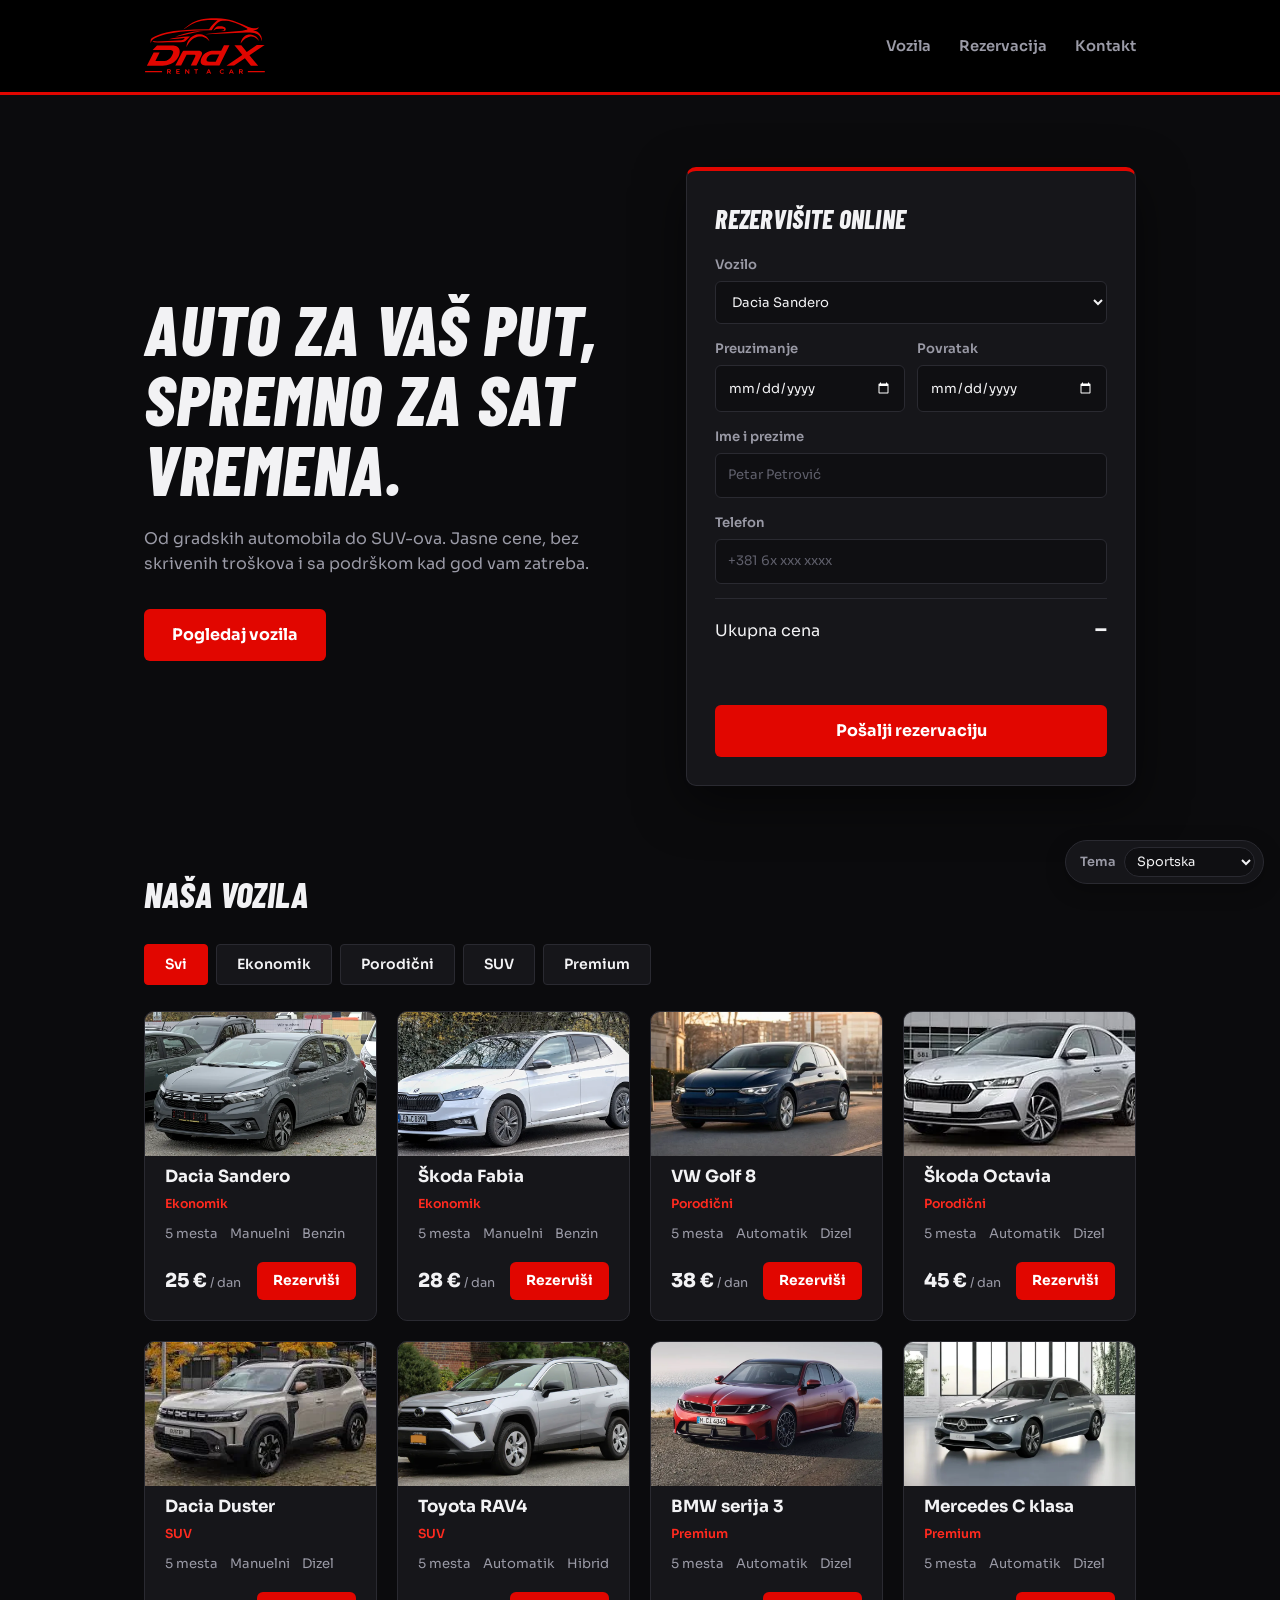
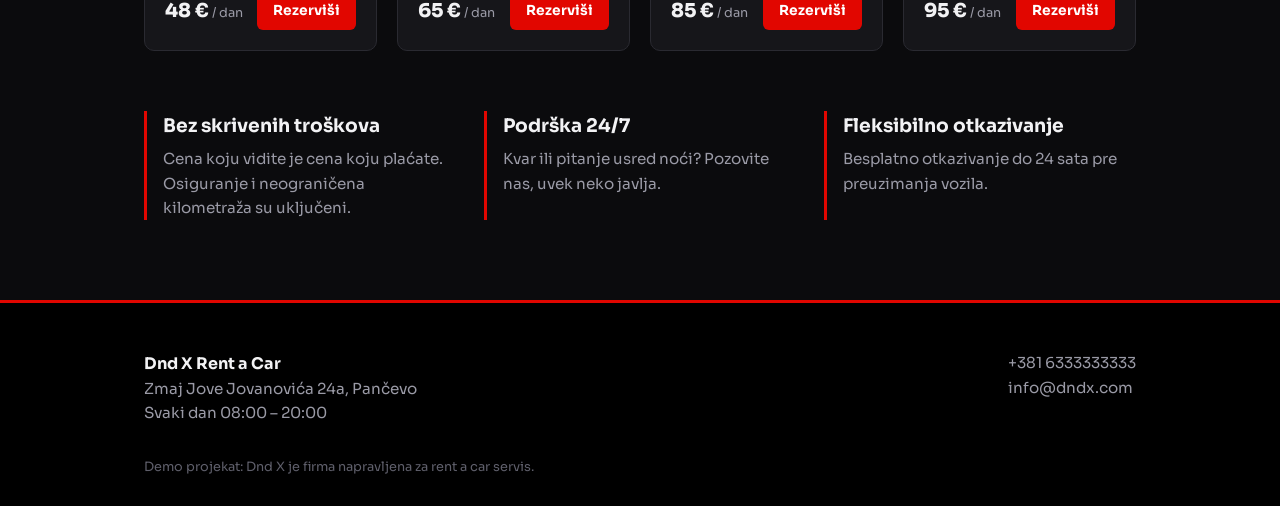
==== finalrentacar/index.html @ 21b8f7ed "Add vehicle rental functionality with dynamic fleet rendering and theme selection - Implemented vehi" ====
<!DOCTYPE html>
<html lang="sr">
<head>
<meta charset="UTF-8">
<meta name="viewport" content="width=device-width, initial-scale=1">
<meta name="theme-color" content="#000000">
<title>Dnd X Rent a Car – Iznajmljivanje vozila</title>
<meta name="description" content="Dnd X Rent a Car: iznajmite auto brzo i jednostavno, bez skrivenih troškova.">
<link rel="preconnect" href="https://fonts.googleapis.com">
<link rel="preconnect" href="https://fonts.gstatic.com" crossorigin>
<link href="https://fonts.googleapis.com/css2?family=Barlow+Condensed:ital,wght@1,800&family=Sora:wght@400;600;800&display=swap" rel="stylesheet">
<link rel="stylesheet" href="style.css?v=9">
<link rel="stylesheet" href="themes/sport.css" id="theme">
</head>
<body>

<!-- Jedan SVG automobil koji koristimo na svim karticama (<use href="#car">) -->
<svg width="0" height="0" style="position:absolute" aria-hidden="true">
  <symbol id="car" viewBox="0 0 120 50">
    <path d="M6 36V27l16-5 14-12h42l16 12 18 5v9z" fill="currentColor"/>
    <path d="M38 13h38l12 9H28z" fill="#fff" opacity=".55"/>
    <circle cx="30" cy="37" r="8" fill="#101828" stroke="#4a4f5c" stroke-width="1.5"/><circle cx="90" cy="37" r="8" fill="#101828" stroke="#4a4f5c" stroke-width="1.5"/>
    <circle cx="30" cy="37" r="3" fill="#cbd2dc"/><circle cx="90" cy="37" r="3" fill="#cbd2dc"/>
  </symbol>
</svg>

<header>
  <div class="wrap bar">
    <a class="logo" href="index.html" aria-label="Dnd X Rent a Car">
      <svg width="122" height="58" viewBox="-4 -4 755 358" aria-hidden="true" focusable="false"><path fill="currentColor" fill-rule="evenodd" d="M38 158.3 36.4 147 37.3 137 40.5 130.5 45.5 125.8 62.5 116.3 84.5 107 105 99.9 134 91.9 157.5 86.9 181.5 82.9 237.5 76.8 305.5 72.8 398.5 70.7 413.4 52 427.9 36 443 22.5 452.1 16 424 14.1 391 14.6 354.5 18.9 335 22.9 319 27.8 298 36.9 283 45.3 257 62.7 245 69.5 242 70.9 241.8 70.5 264 52.5 280.5 40.4 297.5 29.8 311.5 22.9 331 15.8 355 9.9 376.5 6.3 411 3.3 445.5 3 474 4.4 499 7.3 524.5 12.4 547.5 18.8 572 27.5 608 42.3 642.5 57.6 662 63.5 674.5 65.2 687 64.7 695 63.2 706.5 58.7 705.2 62.5 702.1 67 699 70.1 694.5 73.1 685.5 75.5 670.7 76.5 682.5 80.4 695.5 85.9 702.5 90.4 710.1 97 713.6 101 718.1 108 722 116.6 724.5 126 725.6 137 725.5 145.5 719.6 128.5 714.2 118.5 707.7 110.5 700.5 104.3 694 100.4 686.5 97.5 678 95.1 664.5 92.9 652.5 92 627.5 92.1 388 102.4 375.1 102.5 394.5 99.4 440.5 94.4 603.5 80.1 624.5 76.6 632.5 74.1 636.2 71.5 636.2 70 633.5 67.3 613.5 55.3 589 43.4 558 30.9 542 25.9 522 20.9 505 18.4 489.5 18 482 18.4 471.5 20.4 464 23.4 454 29.7 447 35.6 432.4 52 414.5 77.6 327.5 78.9 254.5 83.5 220 86.8 201 89.4 145 99.4 124.5 104.5 100 111.9 79 119.7 62.5 127.4 52.5 133.3 44.3 140.5 40.3 148.5ZM490 82.5 472.3 82.5 487.5 78.6 491.5 76 491.7 72.5 490 70.4 485 68.9 479 68.5 464 68.2 446 69.3 441.5 70.5 436.5 72.8 425.8 80 429.8 72.5 433.8 67 439.7 60.5 445.5 55.9 448.5 54.3 455 52.9 468 52.5 479 53.5 487.5 55.3 495 58.3 499.2 62 501.6 68.5 501.6 72.5 500.7 76 499.2 78.5 496.5 80.7ZM191.5 117.1 190.6 117 205.5 110.9 229.5 103.2 257 95.9 277.5 91.5 301.5 87.4 328 84.4 346 83.4 362.7 83.5 342.5 85.9 311 91.3 237 108.8ZM259 180.9 258.5 180.5 260 169.5 263.3 157 269.9 142.5 276.7 132.5 283.8 124.5 294.5 115.7 308.5 108.2 319.5 104.6 333.5 102.5 344 102.5 356 104.4 370 109.5 381 116.4 388.5 123.6 395.2 132.5 401.5 145 401 145.3 388.5 132.9 381 127.3 374 123.3 364 118.9 355.5 116.8 346 115.9 336.5 116.3 327 117.9 315 121.8 306.5 125.8 297 131.9 288.3 139 279.3 148.5 272.4 157.5 263.5 172ZM594 160 595.2 151.5 598.8 141 603.3 132 608.7 124 616.5 116.2 625 110.3 632.5 106.9 643.5 104.3 652.5 103.9 662.5 105.1 672.5 107.9 683 112.8 692.5 119.7 697.5 125.1 703.2 133.5 707.6 143.5 695.9 131 685 123.2 677.5 119.9 670 117.7 663 116.7 653.5 116.9 644.5 118.8 636.5 121.9 623.5 129.3 609 141.6 602.7 148.5ZM112 153.5 83.5 153.8 59.5 151.6 53 149.3 50.9 147 50 144.5 76.5 146.4 108.5 146.3 175.5 141.9 227 139.6 232 138.6 238.5 135.7 243.5 131.6 248.3 126 243.5 125.9 206 129.6 151.8 133.5 161 130.3 173 127.4 193 123.8 241 118.1 262 116.2 281.1 115.5 252.9 144 245 148.6 238.5 150.6 223.5 151.9 141.5 152.3ZM701 296.7 657.5 296.6 620.5 251.2 553.5 296.1 508.5 296.5 508.2 296 603.8 230.5 602.5 228.1 555.6 171 556 170.5 598 170.7 632 211.9 694.5 169.1 742.5 169 742.7 169.5 648.8 232 656.8 242.5 701.3 296ZM463 295.5 375 295.7 367 294.7 361.5 293.2 357 291.2 353.5 288.7 349.4 283.5 347.9 280 346.7 275 346.7 268 349.8 253.5 353.4 245.5 357.4 238.5 364.3 229.5 375 219.9 389 211.5 401 206.9 414.5 204.4 473.5 204.2 491 170.7 524.5 170.4 524.8 171ZM111 296.5 21.5 296.6 15 296.6 14.5 296 55.5 214.8 90.5 214.5 92.8 215 66.6 268 121.5 268.1 134.5 265.6 142.5 262.3 150 257.7 159 249.2 164.6 242 169.1 234.5 174.2 223.5 176.5 213.5 176.6 211 175.2 207 170 202.3 162 200.2 49.2 200 76.5 171.9 177.5 171.9 185.5 172.9 192.5 174.9 200.5 178.5 204 181 210.6 187.5 214.5 195 216.7 203.5 217.1 213.5 214.8 226.5 210.6 238.5 204.2 250 198 258.5 190.5 266.7 180.5 275.1 169.5 282.3 160.5 286.6 146 291.7 136 293.9 124 295.7ZM225.5 296.1 190 296 228.8 219.5 235.4 209 238 206.4 241 204.8 244.5 204.4 333 204.3 339.5 204.9 346 206.8 349.5 208.9 353.1 212.5 354.6 216 355.1 219.5 354.6 224.5 352.6 231 320.5 295.4 285.4 295 313.7 238.5 314.2 233.5 313.3 231.5 310 229.4 306 229 267 228.9 259.7 229.5ZM439.6 272 459.8 232.5 461.6 228.5 461 228 417 228.2 407.5 229.8 401 232.8 393.5 238.6 389.3 243.5 384.4 252.5 382.9 258.5 383.4 264 385.5 267.7 390.5 270.7 400.5 272.2ZM483 346.6 477.5 346.7 472 345.2 467.8 342 465.3 338 464.4 332.5 465.4 327.5 468.7 323 473.5 319.8 478 318.9 484 319.3 487 320.4 490.7 323 487.5 326.7 483 324.3 479.5 323.8 476.5 324.3 473 326.5 470.8 330 470.3 333 470.8 336 474 340.2 478 341.6 481.5 341.7 484.5 340.8 487.5 338.8 491 342 488 344.6ZM163.5 346.1 157 346.3 149.5 337 144.5 337.4 144 346.3 138.6 346 138.8 319.5 154 319.3 158.5 320.9 160.5 322.4 162.6 326.5 162.3 331 160.4 334 156.7 336.5ZM217 346.4 195.5 346.3 195.5 319.4 217.1 319.5 216.9 324 201.5 324.2 201 326.5 201.5 330.2 215 330.4 215.3 332.5 215 335.1 201.5 335.3 201.2 341 217 341.5ZM276 346.4 271 346.1 257 328.7 256.5 329 256.4 346 251 346.3 251 319.3 256.3 319.5 270.5 336.4 270.9 319.5 276.5 319.5 276.5 346ZM321 346.3 315.7 346 315.6 324.5 307 324.1 307 319.4 330.5 319.5 330.5 324.1 321.5 324.6ZM412 346.2 406 346.3 402.5 340.3 390.5 340.3 387 346.4 381.5 346.2 393.7 319.5 399.5 319.6ZM551.5 346.3 546 346.4 543 340.6 539 340.3 530.5 340.4 527 346.3 521.1 346 534 319.4 539.5 319.7 550.1 342ZM608.5 346.3 602 346.1 595.7 337.5 594.5 337 589.6 337.5 589.5 346 583.5 346.1 583.8 319.5 599 319.4 603 320.4 605.8 322.5 607.6 326.5 607.2 331 605.5 334 601.9 336.5 608.6 345.5ZM153.9 332 155.5 331.2 156.5 329.5 156.5 327 155.5 325.3 152 324.2 144.5 324.4 144.5 332ZM599.1 332 601 330.7 601.8 329 601.8 327 600.9 325.5 597 324.2 589.7 324.5 589.5 332ZM540.8 335 536.5 326 532.4 335 537 335.5ZM400.7 335 396.5 326 392.2 335ZM107 337.5 3.5 337.6 2.8 337 2.8 330 11 329.5 107 329.6 107.7 330 107.7 334 107.7 337ZM743 337.5 639.5 337.6 638.8 337 638.8 330 642 329.5 743 329.6 743.6 330 743.7 335 743.7 337Z"/></svg>
    </a>
    <nav>
      <a href="#vozila">Vozila</a>
      <a href="#rezervacija">Rezervacija</a>
      <a href="#kontakt">Kontakt</a>
    </nav>
  </div>
</header>

<main>
  <section class="hero wrap">
    <div class="hero-text">
      <h1>Auto za vaš put, spremno za sat vremena.</h1>
      <p>Od gradskih automobila do SUV-ova. Jasne cene, bez skrivenih troškova i sa podrškom kad god vam zatreba.</p>
      <a class="btn" href="#vozila">Pogledaj vozila</a>
    </div>

    <form class="panel" id="booking" novalidate>
      <h2 id="rezervacija">Rezervišite online</h2>
      <label>Vozilo
        <select id="carSelect" required></select>
      </label>
      <div class="row">
        <label>Preuzimanje
          <input type="date" id="start" required>
        </label>
        <label>Povratak
          <input type="date" id="end" required>
        </label>
      </div>
      <label>Ime i prezime
        <input type="text" id="name" placeholder="Petar Petrović" required>
      </label>
      <label>Telefon
        <input type="tel" id="phone" placeholder="+381 6x xxx xxxx" required>
      </label>
      <div class="total" aria-live="polite">
        <span>Ukupna cena</span>
        <strong id="total">–</strong>
      </div>
      <p class="msg" id="msg" role="status"></p>
      <button class="btn" type="submit">Pošalji rezervaciju</button>
    </form>
  </section>

  <section id="vozila" class="wrap">
    <h2>Naša vozila</h2>
    <div class="filters" id="filters">
      <button class="chip active" data-cat="Svi">Svi</button>
      <button class="chip" data-cat="Ekonomik">Ekonomik</button>
      <button class="chip" data-cat="Porodični">Porodični</button>
      <button class="chip" data-cat="SUV">SUV</button>
      <button class="chip" data-cat="Premium">Premium</button>
    </div>
    <div class="fleet" id="fleet"></div>
  </section>

  <section class="wrap why">
    <div><h3>Bez skrivenih troškova</h3><p>Cena koju vidite je cena koju plaćate. Osiguranje i neograničena kilometraža su uključeni.</p></div>
    <div><h3>Podrška 24/7</h3><p>Kvar ili pitanje usred noći? Pozovite nas, uvek neko javlja.</p></div>
    <div><h3>Fleksibilno otkazivanje</h3><p>Besplatno otkazivanje do 24 sata pre preuzimanja vozila.</p></div>
  </section>
</main>

<footer id="kontakt">
  <div class="wrap foot">
    <div>
      <strong>Dnd X Rent a Car</strong>
      <p>Zmaj Jove Jovanovića 24a, Pančevo</p>
      <p>Svaki dan 08:00 – 20:00</p>
    </div>
    <div>
      <p><a href="tel:+381633333333">+381 6333333333</a></p>
      <p><a href="mailto:info@dndx.com">info@dndx.com</a></p>
    </div>
  </div>
  <p class="wrap demo">Demo projekat: Dnd X je firma napravljena za rent a car servis.</p>
</footer>

<script src="script.js?v=8"></script>
</body>
</html>
---- finalrentacar/style.css ----
/* SPORTSKA TEMA: crna i crvena. Menjaš samo ove boje da promeniš izgled celog sajta. */
:root {
  color-scheme: dark;
  --bg: #0b0b0d;
  --card: #16161a;
  --ink: #f2f2f4;
  --muted: #9a9aa6;
  --line: #2a2a31;
  --accent: #e10600;        /* trkačka crvena */
  --accent-dark: #ff2a1f;
  --green: #3ddc97;
  --radius: 10px;
  --chrome: #000; --field: #0f0f12; --faint: #5f5f6b; --car-glow: #24242b; --on-accent: #fff;
  --font: "Sora", system-ui, -apple-system, "Segoe UI", sans-serif;
  --display: "Barlow Condensed", "Arial Narrow", Impact, sans-serif;
}
* { box-sizing: border-box; margin: 0; }
html { scroll-behavior: smooth; scroll-padding-top: 108px; }
body { background: var(--bg); color: var(--ink); font-family: var(--font); line-height: 1.6; }
a { color: inherit; }
.wrap { max-width: 1040px; margin: 0 auto; padding: 0 24px; }
:focus-visible { outline: 3px solid var(--accent-dark); outline-offset: 2px; }

/* Naslovi: uska, teška, kosa slova daju osećaj brzine */
h1, h2, .logo { font-family: var(--display); font-weight: var(--h-weight, 800); font-style: var(--h-style, italic); text-transform: var(--h-case, uppercase); letter-spacing: var(--h-track, .01em); }

header { position: sticky; top: 0; z-index: 10; background: var(--chrome); border-bottom: 3px solid var(--accent); }
.bar { display: flex; justify-content: space-between; align-items: center; height: 92px; }
.logo { display: flex; align-items: center; padding: 0; transition: opacity .2s; font-size: var(--logo-size, 1.7rem); text-decoration: none; }
/* Logo je SVG sa currentColor: boja se menja preko --logo (po temi), a ako nije zadata, uzima se --accent */
.logo svg { display: block; height: 58px; width: 122px; flex-shrink: 0; color: var(--logo, var(--accent)); }
nav a { margin-left: 24px; text-decoration: none; font-size: .92rem; color: var(--muted); font-weight: 600; transition: color .2s; }
nav a:hover { color: #fff; }

.btn { display: inline-block; border: 0; cursor: pointer; font: inherit; font-weight: 700; padding: 13px 28px; border-radius: 6px; background: var(--accent); color: var(--on-accent); text-decoration: none; transition: background .2s, transform .2s, box-shadow .2s; }
.btn:hover { background: var(--accent-dark); transform: translateY(-2px); box-shadow: var(--btn-shadow, 0 8px 22px rgba(225,6,0,.35)); }

/* Hero: crvena dijagonalna traka iza teksta */
.hero { display: grid; grid-template-columns: 1.1fr 1fr; gap: 48px; align-items: center; padding-top: 72px; padding-bottom: 80px; position: relative; }
.hero h1 { font-size: var(--h1-size, clamp(2.6rem, 6vw, 4.4rem)); line-height: var(--h1-lh, 1); padding-left: var(--indent, 0px); }
.hero-text p { margin: 22px 0 32px; color: var(--muted); max-width: 46ch; padding-left: var(--indent, 0px); }
.hero-text .btn { margin-left: var(--indent, 0px); }
.hero-text { animation: rise .7s ease both; }
.panel { animation: rise .7s .15s ease both; }
@keyframes rise { from { opacity: 0; transform: translateY(18px); } to { opacity: 1; transform: none; } }

.panel { background: var(--card); padding: 28px; border-radius: var(--radius); border: 1px solid var(--line); border-top: 4px solid var(--accent); box-shadow: var(--shadow, 0 16px 50px rgba(0,0,0,.5)); display: grid; gap: 14px; }
.panel h2 { font-size: var(--panel-h2, 1.6rem); margin: 0; }
label { display: grid; gap: 6px; font-size: .82rem; font-weight: 600; color: var(--muted); }
input, select { font: inherit; font-weight: 400; color: var(--ink); padding: 11px 12px; border: 1px solid var(--line); border-radius: 6px; background: var(--field); }
input::placeholder { color: var(--faint); }
input:focus, select:focus { border-color: var(--accent); outline: none; }
input.bad, select.bad { border-color: var(--err, #ff5a52); }
.row { display: grid; grid-template-columns: 1fr 1fr; gap: 12px; }
.total { display: flex; justify-content: space-between; align-items: baseline; padding: 12px 0; border-top: 1px solid var(--line); }
.total strong { font-size: 1.4rem; }
.msg { min-height: 1.3em; font-size: .9rem; color: var(--err, #ff6b63); }
.msg.ok { color: var(--green); font-weight: 600; }

section { padding: 44px 0; }
section h2 { font-size: var(--h2-size, 2.2rem); margin-bottom: 22px; }

.filters { display: flex; flex-wrap: wrap; gap: 8px; margin-bottom: 26px; }
.chip { font: inherit; font-size: .88rem; font-weight: 600; color: var(--ink); padding: 8px 20px; border-radius: 4px; border: 1px solid var(--line); background: var(--card); cursor: pointer; transition: background .2s, border-color .2s; }
.chip:hover { border-color: var(--accent); }
.chip.active { background: var(--accent); border-color: var(--accent); color: var(--on-accent); }

.fleet { display: grid; grid-template-columns: repeat(auto-fill, minmax(230px, 1fr)); gap: 20px; }
.car { background: var(--card); border: 1px solid var(--line); border-radius: var(--radius); overflow: hidden; display: flex; flex-direction: column; transition: transform .25s, border-color .25s, box-shadow .25s; animation: rise .5s ease both; }
.car:hover { transform: translateY(-4px); border-color: var(--accent); box-shadow: var(--hover-shadow, 0 14px 30px rgba(225,6,0,.15)); }
.car-img { padding: 22px 28px 8px; background: radial-gradient(circle at 50% 100%, var(--car-glow), transparent 70%); }
.car-img svg { width: 100%; height: 70px; }
.car-img.has-photo { padding: 0; background: var(--car-glow); }
.car-img img { display: block; width: 100%; aspect-ratio: 16 / 10; object-fit: cover; }
.car-body { padding: 8px 20px 20px; display: grid; gap: 4px; flex: 1; }
.car h3 { font-size: 1.05rem; }
.cat { font-size: .78rem; color: var(--accent-dark); font-weight: 600; }
.specs { display: flex; gap: 12px; font-size: .82rem; color: var(--muted); margin-top: 4px; }
.car-foot { display: flex; justify-content: space-between; align-items: center; margin-top: 14px; }
.price { font-weight: 800; font-size: 1.2rem; }
.price small { font-weight: 400; color: var(--muted); font-size: .8rem; }
.car .btn { padding: 8px 16px; font-size: .86rem; }

.why { display: grid; grid-template-columns: repeat(auto-fit, minmax(220px, 1fr)); gap: 28px; padding: 64px 24px 80px; }
.why > div { border-left: 3px solid var(--accent); padding-left: 16px; }
.why h3 { margin-bottom: 6px; }
.why p { color: var(--muted); font-size: .95rem; }

footer { background: var(--chrome); border-top: 3px solid var(--accent); padding: 48px 0 28px; }
.foot { display: flex; flex-wrap: wrap; justify-content: space-between; gap: 24px; }
footer p { color: var(--muted); font-size: .95rem; }
footer a { text-decoration: none; }
footer a:hover { color: var(--accent-dark); }
.demo { margin-top: 32px; font-size: .8rem; color: var(--faint); }

/* Sprečava da forma i tekst izlaze iz ekrana na uskim telefonima (grid deca imaju min-width: auto) */
.hero > *, .row > *, label { min-width: 0; }
input, select { width: 100%; min-width: 0; }

@media (max-width: 800px) {
  .hero { grid-template-columns: 1fr; padding-top: 44px; padding-bottom: 48px; gap: 36px; }
  nav a { margin-left: 16px; }
  /* Izbornik tema na telefonu: tanka traka na dnu, a body dobija razmak da ništa ne ostane zaklonjeno */
  body { padding-bottom: 56px; }
  .theme-box { left: 0 !important; right: 0 !important; bottom: 0 !important; border-radius: 0 !important; border-width: 1px 0 0 !important; justify-content: center; padding: 8px 12px !important; font-size: .85rem; }
  .theme-box select { min-height: 38px; width: auto; }
}

/* Telefoni */
@media (max-width: 600px) {
  html { scroll-padding-top: 76px; }
  .wrap { padding: 0 16px; }
  .bar { height: 68px; }
  .logo svg { height: 42px; width: 88px; }
  nav { display: flex; }
  nav a { margin-left: 0; padding: 12px 8px; font-size: .88rem; }
  .hero { padding-top: 32px; }
  .hero-text p { margin: 16px 0 24px; }
  .panel { padding: 20px 16px; }
  section { padding: 32px 0; }
  section h2 { font-size: 1.8rem; }
  .chip { padding: 11px 18px; }
  .car .btn { padding: 11px 18px; }
  .why { padding: 40px 16px 56px; gap: 24px; }
  .foot { flex-direction: column; }
  .btn { padding: 14px 28px; }
}

/* Vrlo uski telefoni: datumi jedan ispod drugog */
@media (max-width: 400px) { .row { grid-template-columns: 1fr; } }
@media (prefers-reduced-motion: reduce) { * { animation: none !important; transition: none !important; } html { scroll-behavior: auto; } }

/* Mali izbornik tema (obriši ga kad izabereš temu: vidi komentar u script.js) */
.theme-box { position: fixed; right: 16px; bottom: 16px; z-index: 20; display: flex; align-items: center; gap: 8px; background: var(--card); color: var(--muted); border: 1px solid var(--line); border-radius: 999px; padding: 6px 8px 6px 14px; font-size: .8rem; box-shadow: 0 6px 20px rgba(0,0,0,.25); }
.theme-box select { padding: 5px 8px; border-radius: 999px; font-size: .8rem; }

.logo:hover { opacity: .8; }

/* Mobile Safari: constrain native date controls to the grid cell. */
#booking { grid-template-columns: minmax(0, 1fr); }
#booking .row { grid-template-columns: repeat(2, minmax(0, 1fr)); }
#booking .row > label { grid-template-columns: minmax(0, 1fr); }
#booking input[type="date"] {
  display: block;
  -webkit-appearance: none;
  appearance: none;
  box-sizing: border-box;
  width: 100%;
  min-width: 0;
  max-width: 100%;
  min-height: 44px;
}
#booking input[type="date"]::-webkit-date-and-time-value {
  min-width: 0;
  text-align: left;
  min-height: 1.2em;
}
@media (max-width: 400px) {
  #booking .row { grid-template-columns: minmax(0, 1fr); }
}
---- finalrentacar/themes/sport.css ----
/* Sportska tema: crna i crvena. To je osnova u style.css, ovde nema izmena. */

/* Razmak između vozila i pogodnosti */
section.why { padding-top: 60px; }
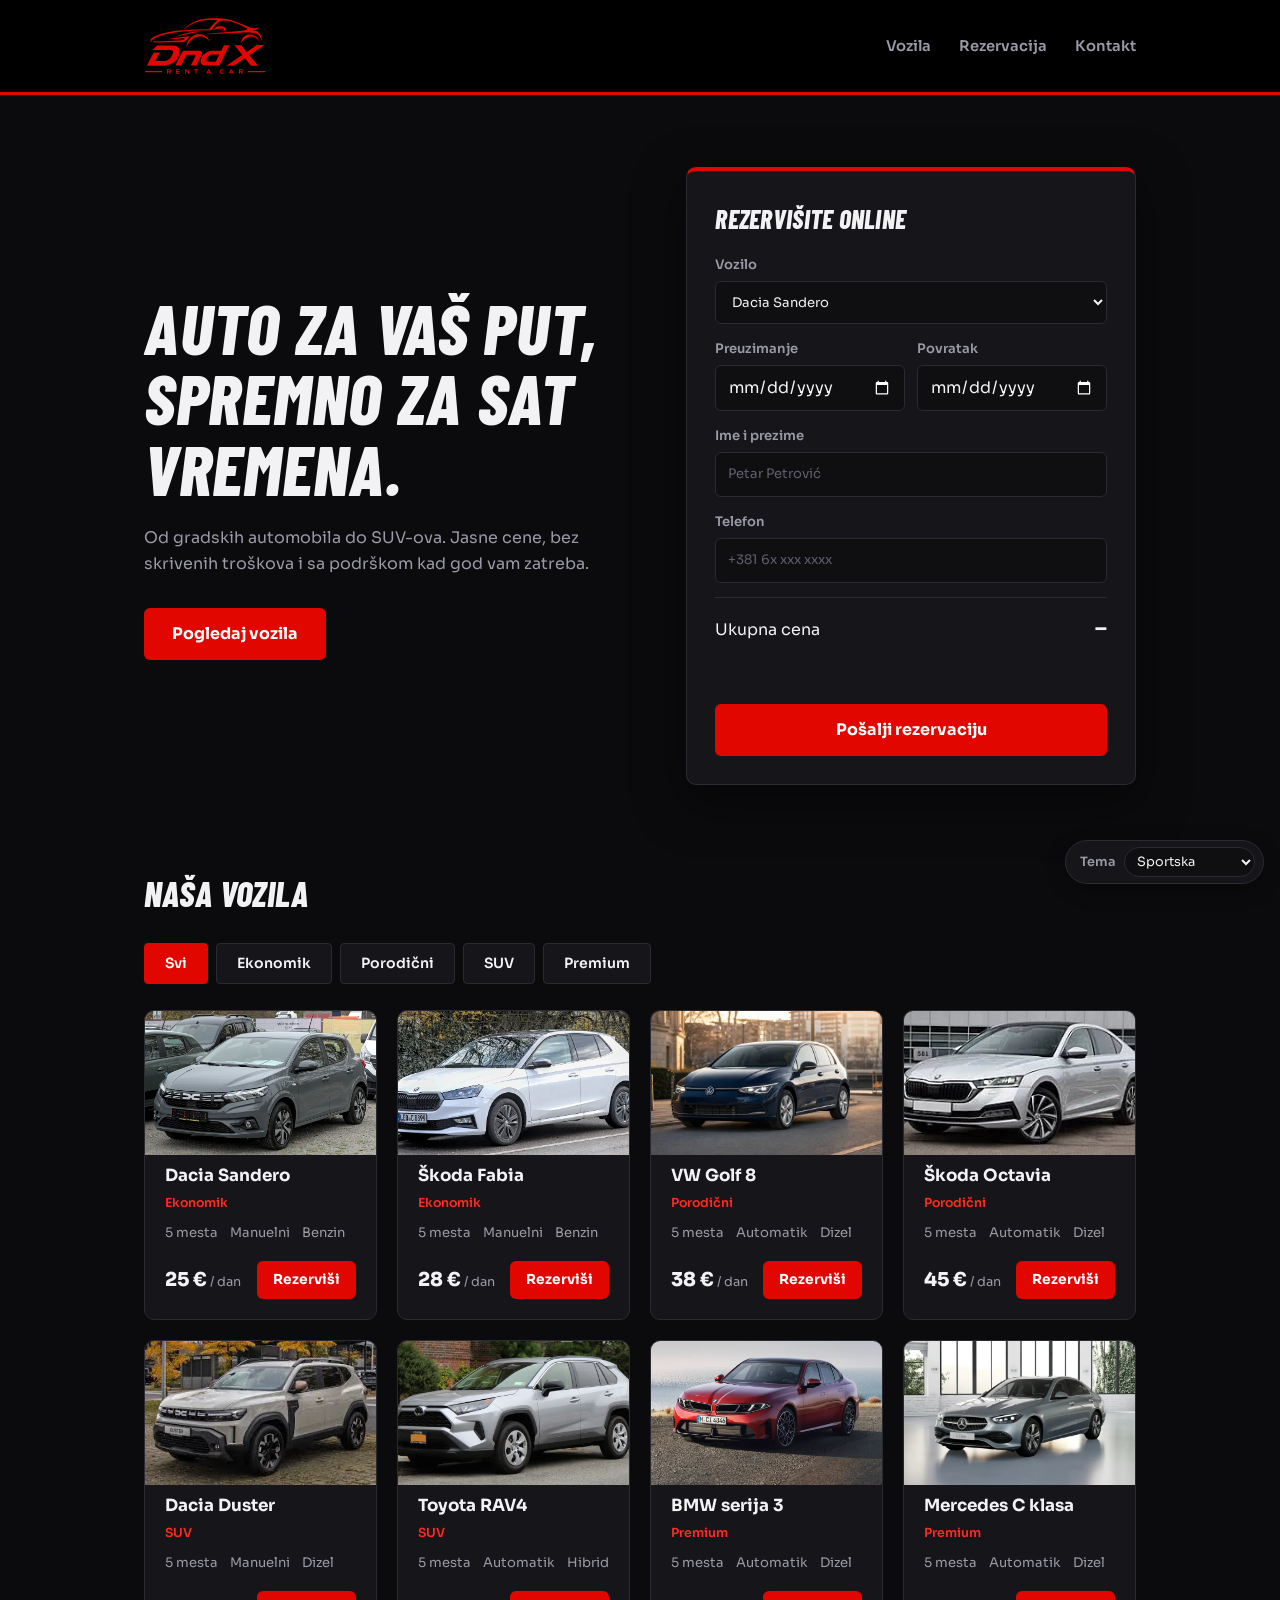
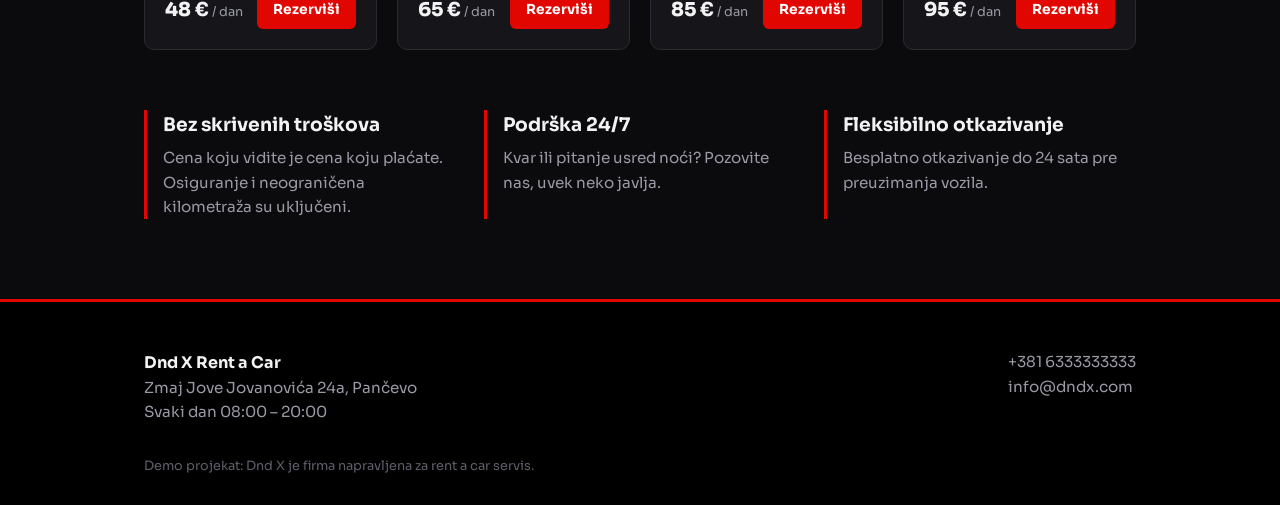
==== commit a03953d8: "Update date input styling and version for improved layout" ====
--- a/finalrentacar/index.html
+++ b/finalrentacar/index.html
@@ -9,7 +9,7 @@
 <link rel="preconnect" href="https://fonts.googleapis.com">
 <link rel="preconnect" href="https://fonts.gstatic.com" crossorigin>
 <link href="https://fonts.googleapis.com/css2?family=Barlow+Condensed:ital,wght@1,800&family=Sora:wght@400;600;800&display=swap" rel="stylesheet">
-<link rel="stylesheet" href="style.css?v=9">
+<link rel="stylesheet" href="style.css?v=10">
 <link rel="stylesheet" href="themes/sport.css" id="theme">
 </head>
 <body>
@@ -52,10 +52,10 @@
       </label>
       <div class="row">
         <label>Preuzimanje
-          <input type="date" id="start" required>
+          <span class="date-field"><input type="date" id="start" required></span>
         </label>
         <label>Povratak
-          <input type="date" id="end" required>
+          <span class="date-field"><input type="date" id="end" required></span>
         </label>
       </div>
       <label>Ime i prezime
--- a/finalrentacar/style.css
+++ b/finalrentacar/style.css
@@ -158,3 +158,11 @@
 @media (max-width: 400px) {
   #booking .row { grid-template-columns: minmax(0, 1fr); }
 }
+
+/* Date controls: wrapper owns the dimensions, not native Safari input. */
+#booking .date-field { display: block; position: relative; width: 100%; min-width: 0; height: 46px; border: 1px solid var(--line); border-radius: 6px; background: var(--field); overflow: hidden; }
+#booking .date-field input[type="date"] { position: absolute; inset: 0; width: 100% !important; max-width: 100% !important; min-width: 0 !important; height: 100%; min-height: 0; margin: 0; padding: 0 12px; border: 0; border-radius: 0; background: transparent; font-size: 16px; }
+#booking .date-field:focus-within { border-color: var(--accent); }
+#booking .date-field:has(input.bad) { border-color: var(--err, #ff5a52); }
+#booking .date-field input::-webkit-date-and-time-value { margin: 0; padding: 0; text-align: left; }
+@media (max-width: 600px) { #booking .row { display: flex; flex-direction: column; } #booking .row > label { display: flex; flex-direction: column; width: 100%; min-width: 0; } }
